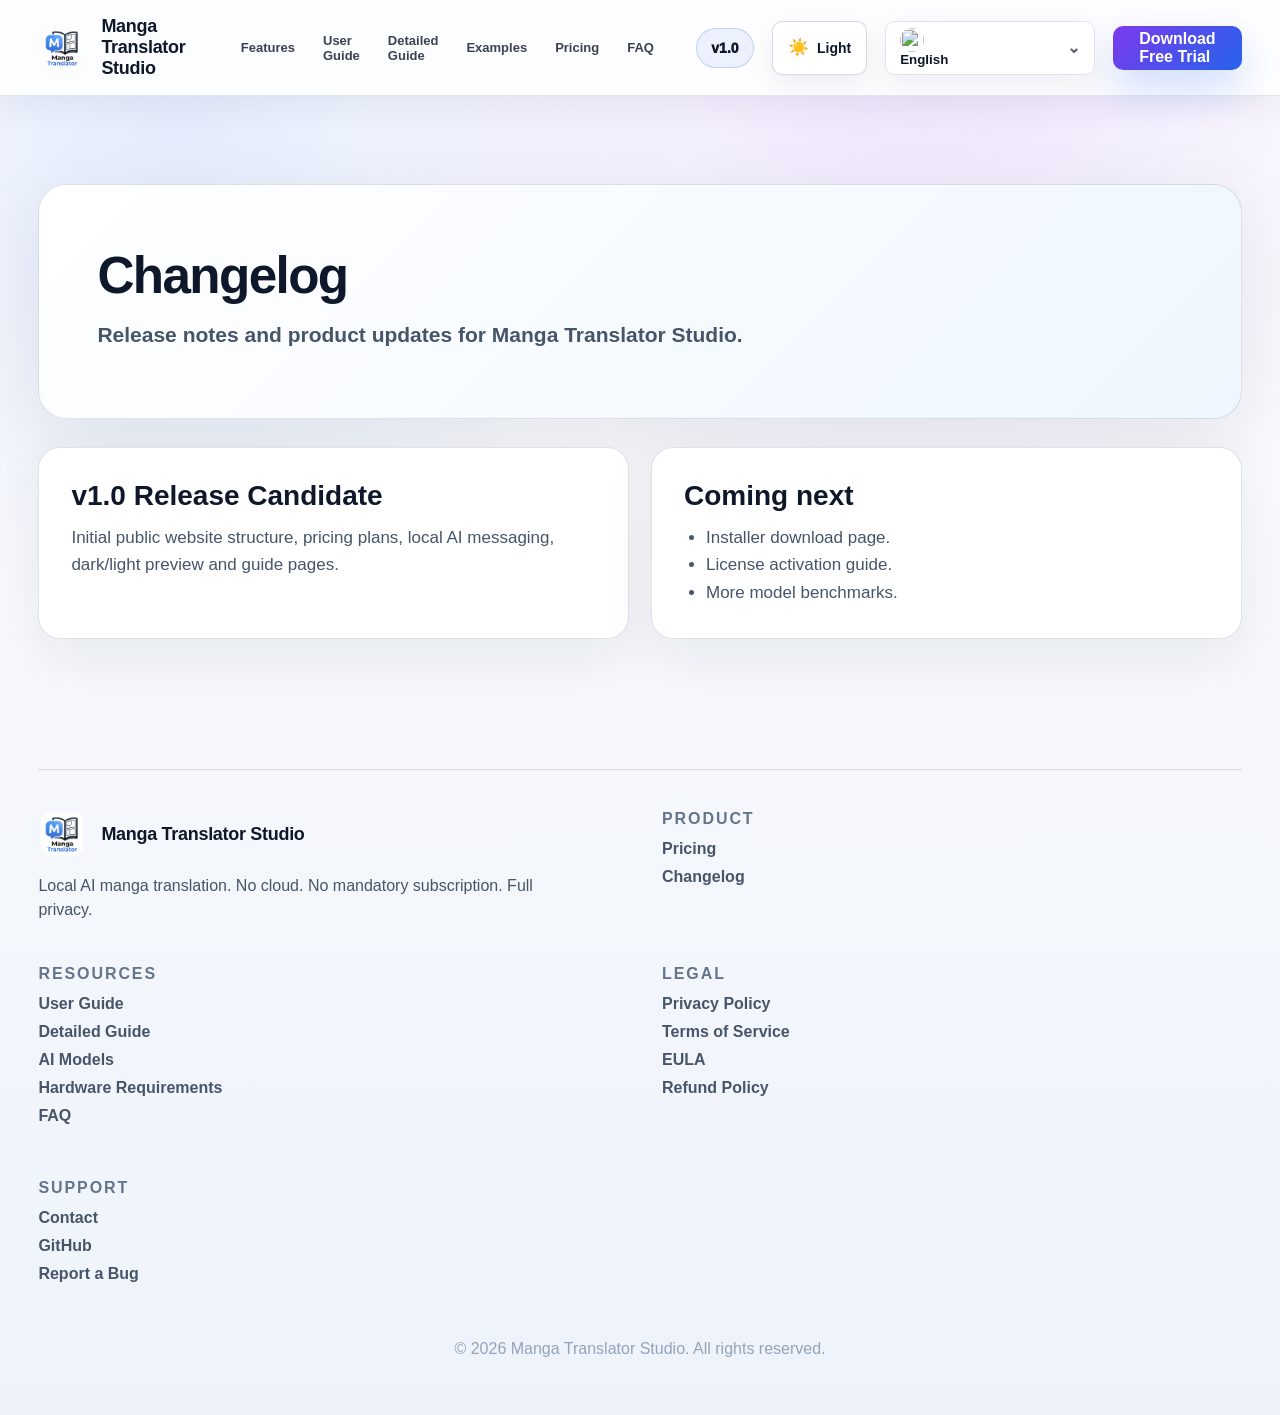
==== changelog.html @ 382dc911 "s s" ====
<!DOCTYPE html>
<html lang="en"><head>
<meta charset="utf-8"/>
<meta content="width=device-width, initial-scale=1.0" name="viewport"/>
<title>Changelog | Manga Translator Studio</title>
<meta content="Translate manga, manhwa and manhua on your PC with local AI. 55 translation languages, 20 interface languages, CPU support and lifetime license available." name="description"/>
<link href="assets/logo/logo.png" rel="icon" type="image/png"/>
<link href="assets/logo/logo.png" rel="apple-touch-icon"/>
<link href="style.css" rel="stylesheet"/>
</head><body><header class="site-header">
<div class="nav-shell">
<a aria-label="Manga Translator Studio" class="brand" href="#top"><img alt="Manga Translator Studio logo" class="brand-logo" src="assets/logo/logo.png"/><span class="brand-text">Manga Translator Studio</span></a>
<nav aria-label="Main navigation" class="main-nav"><a href="#features">Features</a><a href="user-guide.html">User Guide</a><a href="smart-context.html">Detailed Guide</a><a href="#gallery">Examples</a><a href="#pricing">Pricing</a><a href="#faq">FAQ</a></nav>
<div class="nav-actions"><a class="version-badge" href="changelog.html">v1.0</a><button aria-label="Switch theme" class="theme-toggle" id="themeToggle" title="Switch theme" type="button"><span class="theme-icon">☀️</span><span class="theme-text">Light</span></button><select aria-label="Language selector" class="language-select" id="languageSelect"></select><a class="top-download" data-i18n="nav.download" href="#download">Download Free Trial</a></div>
</div>
</header><main class="doc-page section-wide"><section class="doc-hero"><h1>Changelog</h1><p>Release notes and product updates for Manga Translator Studio.</p></section><section class="doc-grid"><article class="doc-card"><h2>v1.0 Release Candidate</h2><p>Initial public website structure, pricing plans, local AI messaging, dark/light preview and guide pages.</p></article><article class="doc-card"><h2>Coming next</h2><ul><li>Installer download page.</li><li>License activation guide.</li><li>More model benchmarks.</li></ul></article></section></main><footer class="site-footer"><div><a class="brand footer-brand" href="#top"><img alt="Manga Translator Studio logo" class="brand-logo" src="assets/logo/app-icon-light.png"/><span class="brand-text">Manga Translator Studio</span></a><p>Local AI manga translation. No cloud. No mandatory subscription. Full privacy.</p></div><div><h4>Product</h4><a href="#pricing">Pricing</a><a href="changelog.html">Changelog</a></div><div><h4>Resources</h4><a href="user-guide.html">User Guide</a><a href="smart-context.html">Detailed Guide</a><a href="#models">AI Models</a><a href="#hardware">Hardware Requirements</a><a href="#faq">FAQ</a></div><div><h4>Legal</h4><a href="privacy.html">Privacy Policy</a><a href="terms.html">Terms of Service</a><a href="eula.html">EULA</a><a href="refund.html">Refund Policy</a></div><div><h4>Support</h4><a href="contact.html">Contact</a><a href="#">GitHub</a><a href="#">Report a Bug</a></div><p class="copyright">© 2026 Manga Translator Studio. All rights reserved.</p></footer><script src="i18n.js"></script><script src="site.js"></script></body></html>
---- style.css ----
*{box-sizing:border-box;margin:0;padding:0}html{scroll-behavior:smooth}body{font-family:Inter,Segoe UI,Arial,sans-serif;background:#030913;color:#f7f7ff;overflow-x:hidden;background-image:radial-gradient(circle at 70% 0%,rgba(72,54,174,.22),transparent 34%),radial-gradient(circle at 20% 20%,rgba(0,119,255,.13),transparent 28%)}a{text-decoration:none;color:inherit}img{display:block;max-width:100%}:root{--page:94vw;--max:3540px;--header:122px;--panel:rgba(10,20,36,.72);--panel2:rgba(13,26,45,.82);--line:rgba(142,166,205,.18);--muted:#aab4c8;--blue:#2388ff;--purple:#7c3cff;--pink:#ff3da6;--shadow:0 28px 100px rgba(0,0,0,.34)}.section-wide{width:var(--page);max-width:var(--max);margin-inline:auto}.site-header{position:sticky;top:0;height:var(--header);z-index:50;background:rgba(3,9,19,.82);backdrop-filter:blur(22px);border-bottom:1px solid var(--line)}.nav-shell{height:100%;display:flex;align-items:center;justify-content:space-between;gap:42px;width:var(--page);max-width:var(--max);margin:auto}.brand{display:flex;align-items:center;gap:15px}.brand-mark{width:48px;height:48px;border-radius:11px;background:linear-gradient(135deg,#ffb42b,#ff6a00);display:grid;place-items:center;color:#0b0c10;font-weight:1000;font-size:24px;box-shadow:0 0 0 1px rgba(255,255,255,.16) inset}.brand-text{font-size:23px;font-weight:900;letter-spacing:-.3px}.main-nav{display:flex;align-items:center;gap:48px;font-size:16px;font-weight:750;color:#e9ecff}.main-nav a{opacity:.92}.main-nav a:hover{color:#8c6dff}.nav-actions{display:flex;align-items:center;gap:18px}.language-select{height:54px;min-width:178px;border:1px solid var(--line);border-radius:10px;background:#07101d;color:#fff;padding:0 18px;font-weight:800}.top-download{height:54px;padding:0 26px;border-radius:10px;display:inline-flex;align-items:center;font-weight:900;background:linear-gradient(135deg,var(--purple),var(--blue));box-shadow:0 12px 34px rgba(71,95,255,.28)}.hero{min-height:700px;display:grid;grid-template-columns:1.05fr .95fr;gap:64px;align-items:center;padding:52px 0 24px}.eyebrow{font-size:17px;font-weight:1000;letter-spacing:.16em;text-transform:uppercase;color:#8b5cff;margin-bottom:22px}.hero h1{font-size:clamp(58px,4.1vw,108px);line-height:.98;letter-spacing:-2.5px;max-width:980px}.hero h1 span{display:block;background:linear-gradient(90deg,#8a3ffc,#2f8cff 70%);-webkit-background-clip:text;background-clip:text;color:transparent}.hero-subtitle{font-size:24px;line-height:1.45;color:#d5d9eb;max-width:940px;margin-top:28px}.hero-pills{display:flex;flex-wrap:wrap;gap:14px;margin-top:28px}.hero-pills span{display:flex;align-items:center;gap:10px;padding:13px 18px;border:1px solid var(--line);border-radius:10px;background:rgba(9,20,38,.64);color:#f4f6ff}.hero-pills i{font-style:normal;color:#4d91ff}.hero-actions{display:flex;gap:24px;margin-top:46px}.hero-actions.center{justify-content:center}.btn{height:74px;display:inline-flex;align-items:center;justify-content:center;gap:14px;border-radius:12px;padding:0 42px;font-size:19px;font-weight:1000;border:1px solid var(--line)}.btn svg{width:24px;height:24px;fill:none;stroke:currentColor;stroke-width:2.4;stroke-linecap:round;stroke-linejoin:round}.btn.primary{background:linear-gradient(135deg,var(--purple),var(--blue));box-shadow:0 20px 48px rgba(61,103,255,.34)}.btn.secondary{background:rgba(5,12,24,.7);border-color:rgba(255,255,255,.18)}.trial-note{margin-top:22px;color:#bac1d4;font-size:17px}.app-frame{border:1px solid rgba(139,154,190,.24);background:linear-gradient(180deg,rgba(18,24,36,.9),rgba(5,10,18,.9));border-radius:24px;padding:14px;box-shadow:var(--shadow);max-width:1320px;justify-self:end}.app-frame img{width:100%;border-radius:15px}.gallery-showcase{position:relative;margin-top:0;border:1px solid var(--line);border-radius:18px;background:linear-gradient(180deg,rgba(8,20,37,.82),rgba(5,13,25,.78));box-shadow:var(--shadow);padding:22px 96px 34px}.gallery-title{display:flex;align-items:center;justify-content:center;gap:18px;text-align:center;margin-bottom:16px}.title-icon{width:32px;height:32px;display:grid;place-items:center;color:#8a4fff;border:1px solid rgba(139,92,246,.5);border-radius:6px;font-weight:1000}.gallery-title h2{font-size:26px;line-height:1.05}.gallery-title p{color:#c3cadb;margin-top:5px;font-size:15px}.gallery-title strong{display:inline-block;margin-top:8px;font-size:14px;color:#8fb8ff;text-transform:uppercase;letter-spacing:.12em}.translation-gallery{display:flex;gap:34px;overflow:hidden;scroll-behavior:smooth;padding:4px 0 18px}.gallery-card{flex:0 0 clamp(680px,40vw,1060px);height:560px;border:1px solid rgba(255,255,255,.14);border-radius:12px;background:#111827;overflow:hidden;position:relative;cursor:pointer;box-shadow:0 12px 34px rgba(0,0,0,.28);padding:0}.gallery-card img{width:100%;height:100%;object-fit:contain;filter:contrast(1.06);background:#050914}.gallery-card:hover,.gallery-card.active{outline:3px solid var(--purple);box-shadow:0 0 28px rgba(124,60,255,.45)}.gallery-card span{position:absolute;left:0;right:0;bottom:0;background:linear-gradient(transparent,rgba(0,0,0,.88));padding:40px 12px 10px;text-align:left;font-size:15px;font-weight:900;color:white}.gallery-empty,.gallery-loading{width:100%;padding:48px 24px;text-align:center;border:1px dashed rgba(139,92,246,.4);border-radius:14px;color:#b7c1d8;background:rgba(255,255,255,.035)}.gallery-arrow{position:absolute;top:58%;transform:translateY(-50%);width:58px;height:58px;border:0;border-radius:50%;background:rgba(23,32,52,.92);color:#fff;font-size:42px;z-index:3;cursor:pointer}.gallery-arrow.left{left:28px}.gallery-arrow.right{right:28px}.gallery-dots{display:flex;justify-content:center;gap:12px;margin-top:8px}.gallery-dots button{width:12px;height:12px;border-radius:50%;border:0;background:rgba(255,255,255,.18)}.gallery-dots button.active{background:#784bff}.feature-cards{display:grid;grid-template-columns:repeat(6,1fr);gap:24px;margin-top:24px}.feature-cards article{border:1px solid var(--line);border-radius:16px;background:var(--panel);padding:32px 28px;min-height:185px}.feature-icon{width:62px;height:62px;margin-bottom:18px}.feature-icon svg{width:100%;height:100%;fill:none;stroke:currentColor;stroke-width:1.6;stroke-linecap:round;stroke-linejoin:round}.purple{color:#8b5cff}.blue{color:#1595ff}.pink{color:#ff3da6}.feature-cards h3{font-size:21px;margin-bottom:11px}.feature-cards p{font-size:16px;color:#c2cadd;line-height:1.5}.accordion-grid{display:grid;grid-template-columns:repeat(4,1fr);gap:18px;margin-top:24px}.info-panel{border:1px solid var(--line);border-radius:16px;background:var(--panel);overflow:hidden}.info-panel summary{list-style:none;cursor:pointer;min-height:86px;padding:22px 28px;display:flex;align-items:center;justify-content:space-between;gap:14px}.info-panel summary::-webkit-details-marker{display:none}.summary-left{display:flex;align-items:center;gap:20px}.summary-left b{display:block;font-size:21px}.summary-left small{display:block;margin-top:6px;color:#aab4c8;font-size:14px}.mini-icon{width:44px;min-width:44px;height:44px;display:grid;place-items:center;color:#18a0ff;font-style:normal;font-weight:1000;font-size:18px}.info-panel em{font-style:normal;font-size:28px}.panel-body{padding:0 28px 28px;color:#cbd3e5}.table-wrap{overflow:auto}table{width:100%;border-collapse:collapse;font-size:15px}th,td{border-bottom:1px solid var(--line);padding:12px;text-align:left}th{color:#fff}.small-note{font-size:14px;color:#9eabc2;margin-top:16px}.hardware-list{display:grid;gap:10px}.hardware-list div{display:flex;justify-content:space-between;border-bottom:1px solid var(--line);padding:10px 0}.steps p,.faq-list p{padding:9px 0;line-height:1.5}.stats-strip{display:grid;grid-template-columns:repeat(5,1fr);gap:0;border:1px solid var(--line);border-radius:16px;background:var(--panel);margin-top:24px;overflow:hidden}.stats-strip div{padding:32px 38px;border-right:1px solid var(--line)}.stats-strip div:last-child{border-right:0}.stats-strip b{font-size:21px;display:block}.stats-strip span{display:block;color:#b9c2d4;margin-top:6px;font-size:16px;line-height:1.35}.cta-panel{text-align:center;border:1px solid var(--line);border-radius:18px;background:linear-gradient(180deg,rgba(8,20,37,.88),rgba(5,12,24,.82));padding:70px 30px;margin-top:48px}.cta-panel h2{font-size:42px}.cta-panel p{font-size:18px;color:#c2cadb;margin-top:15px}.cta-panel small{display:block;margin-top:20px;color:#aeb7cc}.site-footer{width:var(--page);max-width:var(--max);margin:60px auto 0;padding:40px 0 55px;display:grid;grid-template-columns:1.4fr .6fr .6fr;gap:70px;color:#c6ccda;border-top:1px solid var(--line)}.footer-brand{margin-bottom:16px}.site-footer p{max-width:520px;line-height:1.45}.site-footer h4{color:#fff;margin-bottom:12px}.site-footer a:not(.brand){display:block;margin:8px 0;color:#c6ccda}.copyright{grid-column:1/-1;text-align:center;color:#828da5!important;max-width:none!important}.lightbox{position:fixed;inset:0;background:rgba(0,0,0,.94);z-index:100;display:none;align-items:center;justify-content:center;padding:38px}.lightbox.active{display:flex}.lightbox img{max-width:92vw;max-height:90vh;object-fit:contain}.lightbox-close{position:fixed;top:22px;right:28px;background:none;border:0;color:#fff;font-size:50px;cursor:pointer}.lightbox-arrow{position:fixed;top:50%;transform:translateY(-50%);width:64px;height:86px;border:0;border-radius:18px;background:rgba(255,255,255,.1);color:white;font-size:62px;cursor:pointer}.lightbox-arrow.left{left:26px}.lightbox-arrow.right{right:26px}.lightbox-counter{position:fixed;bottom:24px;left:50%;transform:translateX(-50%);background:rgba(255,255,255,.12);padding:10px 16px;border-radius:999px;color:#fff;font-weight:800}@media(min-width:2560px){:root{--header:138px}.brand-text{font-size:30px}.brand-mark{width:60px;height:60px}.main-nav{font-size:20px;gap:64px}.language-select,.top-download{height:64px;font-size:18px}.hero{min-height:980px}.gallery-card{flex-basis:860px;height:560px}.feature-cards h3{font-size:27px}.feature-cards p,.stats-strip span{font-size:20px}.summary-left b{font-size:27px}.summary-left small{font-size:18px}.btn{height:88px;font-size:23px}}@media(max-width:1600px){:root{--header:86px}.brand-mark{width:36px;height:36px;font-size:18px}.brand-text{font-size:18px}.main-nav{font-size:13px;gap:28px}.language-select,.top-download{height:44px}.hero{min-height:650px;gap:46px}.hero h1{font-size:clamp(52px,4.5vw,82px)}.hero-subtitle{font-size:20px}.feature-cards{grid-template-columns:repeat(6,1fr)}.feature-cards article{padding:24px 20px}.feature-cards h3{font-size:18px}.feature-cards p{font-size:14px}.accordion-grid{grid-template-columns:repeat(4,1fr)}}@media(max-width:1200px){.main-nav{display:none}.hero{grid-template-columns:1fr;min-height:auto;padding:52px 0}.app-frame{max-width:1000px}.feature-cards{grid-template-columns:repeat(3,1fr)}.accordion-grid{grid-template-columns:repeat(2,1fr)}.stats-strip{grid-template-columns:repeat(2,1fr)}.stats-strip div{border-bottom:1px solid var(--line)}}@media(max-width:768px){:root{--header:82px;--page:94vw}.site-header{height:auto;min-height:var(--header)}.nav-shell{padding:12px 0}.brand-text{font-size:15px}.nav-actions{margin-left:auto}.top-download{display:none}.hero{padding:34px 0}.hero h1{font-size:50px;letter-spacing:-2px}.hero-subtitle{font-size:18px}.hero-actions{flex-direction:column}.btn{width:100%;height:62px}.gallery-showcase{padding:22px 46px}.translation-gallery{gap:18px}.gallery-card{flex-basis:82vw;height:56vw;max-height:520px}.feature-cards,.accordion-grid,.stats-strip{grid-template-columns:1fr}.feature-cards article{min-height:unset}.site-footer{grid-template-columns:1fr}.gallery-arrow{width:42px;height:42px;font-size:32px}.gallery-arrow.left{left:8px}.gallery-arrow.right{right:8px}}@media(max-width:480px){:root{--header:116px}.nav-shell{flex-wrap:wrap;justify-content:center}.brand{width:100%;justify-content:center}.nav-actions{width:100%;justify-content:center;margin:0}.language-select{width:100%;max-width:230px}.hero h1{font-size:38px}.hero-pills span{width:100%;justify-content:center}.gallery-title h2{font-size:24px}.gallery-showcase{padding:20px 38px}.gallery-card{flex-basis:84vw;height:58vw}.stats-strip div{padding:24px}.info-panel summary{padding:20px}.summary-left b{font-size:18px}.lightbox{padding:14px}.lightbox-arrow{width:42px;height:58px;font-size:40px}.lightbox-arrow.left{left:4px}.lightbox-arrow.right{right:4px}}@media(max-width:320px){.hero h1{font-size:32px}.hero-subtitle{font-size:16px}.brand-text{font-size:13px}.gallery-card{flex-basis:84vw;height:58vw}.section-wide{width:95vw}}

/* V12: hero più compatto + screenshot app più grande + galleria a singola/doppia immagine grande */
.hero{
  min-height:640px;
  grid-template-columns:.82fr 1.18fr;
  gap:54px;
  padding:42px 0 22px;
}
.hero h1{
  font-size:clamp(50px,3.55vw,92px);
  letter-spacing:-2px;
  max-width:860px;
}
.hero-subtitle{
  font-size:21px;
  max-width:820px;
  margin-top:24px;
}
.app-frame{
  max-width:1500px;
  width:100%;
  justify-self:end;
  padding:12px;
}
.gallery-showcase{
  padding:22px 104px 38px;
  margin-top:18px;
}
.gallery-title{
  margin-bottom:14px;
}
.gallery-title h2{
  font-size:25px;
}
.gallery-title p{
  font-size:14px;
}
.translation-gallery{
  gap:46px;
  overflow-x:auto;
  overflow-y:hidden;
  scroll-snap-type:x mandatory;
  scrollbar-width:none;
  padding:8px 0 22px;
}
.translation-gallery::-webkit-scrollbar{display:none;}
.gallery-card{
  flex:0 0 min(1120px,82vw);
  height:clamp(520px,52vw,860px);
  scroll-snap-align:center;
  border-radius:16px;
}
.gallery-card img{
  width:100%;
  height:100%;
  object-fit:contain;
  background:#050914;
}
.gallery-card span{
  font-size:17px;
  padding:52px 18px 16px;
}
.gallery-arrow{
  top:56%;
  width:66px;
  height:66px;
  font-size:48px;
}
.gallery-arrow.left{left:24px;}
.gallery-arrow.right{right:24px;}

@media(min-width:2560px){
  .hero{grid-template-columns:.78fr 1.22fr;min-height:920px;}
  .hero h1{font-size:clamp(70px,3.7vw,128px);}
  .app-frame{max-width:1850px;}
  .gallery-card{flex-basis:min(1420px,76vw);height:880px;}
}
@media(max-width:1600px){
  .hero{grid-template-columns:.86fr 1.14fr;gap:38px;min-height:600px;}
  .hero h1{font-size:clamp(46px,3.9vw,72px);}
  .hero-subtitle{font-size:18px;}
  .gallery-card{flex-basis:min(900px,80vw);height:560px;}
}
@media(max-width:1200px){
  .hero{grid-template-columns:1fr;}
  .app-frame{max-width:1100px;justify-self:center;}
  .gallery-card{flex-basis:86vw;height:62vw;min-height:430px;}
}
@media(max-width:768px){
  .gallery-showcase{padding:20px 48px 30px;}
  .gallery-card{flex-basis:86vw;height:66vw;min-height:320px;}
  .gallery-arrow{width:44px;height:44px;font-size:34px;}
  .gallery-arrow.left{left:6px;}
  .gallery-arrow.right{right:6px;}
}
@media(max-width:480px){
  .hero h1{font-size:36px;}
  .gallery-card{flex-basis:84vw;height:68vw;min-height:260px;}
}

/* Fix gallery messages */
.gallery-notice{flex:0 0 100%;padding:14px 18px;border:1px solid rgba(35,136,255,.35);border-radius:12px;background:rgba(35,136,255,.08);color:#c8d6ef;font-size:15px;line-height:1.45;margin-bottom:8px}

/* Final UX tweaks requested */
.language-select{
  min-width:210px;
  font-size:16px;
}
.gallery-showcase{
  padding-top:34px;
  padding-bottom:52px;
}
.gallery-title h2{
  font-size:clamp(32px,1.9vw,48px);
}
.gallery-title p{
  font-size:clamp(16px,1vw,22px);
}
.gallery-title strong{
  font-size:clamp(15px,.9vw,20px);
}
.gallery-card{
  /* roughly +30% bigger than original */
  flex-basis:min(1450px,86vw);
  height:clamp(680px,58vw,1040px);
}
@media(max-width:1600px){
  .gallery-card{flex-basis:min(1120px,84vw);height:680px;}
}
@media(max-width:1200px){
  .gallery-card{flex-basis:86vw;height:68vw;min-height:520px;}
}
@media(max-width:768px){
  .gallery-card{flex-basis:86vw;height:72vw;min-height:340px;}
}


/* v14 updates */
.hero-shots{display:grid;grid-template-columns:repeat(3,1fr);gap:12px;margin-top:14px}
.hero-shot{border:1px solid rgba(255,255,255,.16);background:#07101d;border-radius:12px;padding:0;overflow:hidden;cursor:pointer;min-height:72px}
.hero-shot img{width:100%;height:92px;object-fit:cover;opacity:.92;transition:transform .2s ease,opacity .2s ease}
.hero-shot:hover img{transform:scale(1.035);opacity:1}
.gallery-showcase{padding-top:34px;padding-bottom:48px}
.translation-gallery{gap:42px}
.gallery-card{flex:0 0 clamp(680px,40vw,1060px)!important;height:560px!important}
.gallery-card span{font-size:17px;padding:46px 16px 14px}
.language-select{font-size:16px}
@media(max-width:900px){.gallery-card{flex-basis:88vw!important;height:440px!important}.hero-shots{grid-template-columns:1fr}.hero-shot img{height:140px}}

/* v16: PNG logo + corrected app preview frame */
.brand-logo{
  width:48px;
  height:48px;
  object-fit:contain;
  flex:0 0 auto;
  border-radius:12px;
}
.brand-mark{display:none!important;}

.app-frame{
  width:100%;
  max-width:1680px;
  aspect-ratio:2048/1311;
  padding:10px;
  display:flex;
  align-items:center;
  justify-content:center;
  overflow:hidden;
}
.app-frame > img#appPreviewImage{
  width:100%;
  height:100%;
  object-fit:contain;
  border-radius:16px;
  background:#1f2024;
}

/* New app screenshot is wide: give the hero more room on desktop */
@media(min-width:1201px){
  .hero{
    grid-template-columns:.72fr 1.28fr;
    gap:44px;
    align-items:center;
  }
  .app-frame{justify-self:end;}
}
@media(min-width:2560px){
  .app-frame{max-width:2100px;}
}
@media(max-width:1200px){
  .app-frame{
    max-width:1100px;
    justify-self:center;
  }
}
@media(max-width:768px){
  .brand-logo{width:40px;height:40px;}
  .app-frame{padding:7px;border-radius:18px;}
  .app-frame > img#appPreviewImage{border-radius:12px;}
}

/* v17 WHITE THEME — clean SaaS landing page */
:root{
  --page:94vw;
  --max:3540px;
  --header:96px;
  --panel:#ffffff;
  --panel2:#f8fafc;
  --line:rgba(15,23,42,.12);
  --muted:#64748b;
  --blue:#2563eb;
  --purple:#7c3aed;
  --pink:#e11d48;
  --shadow:0 28px 90px rgba(15,23,42,.12);
}
html,body{background:#f6f8fc!important;color:#0f172a!important;}
body{
  background-image:
    radial-gradient(circle at 72% 0%,rgba(124,58,237,.14),transparent 34%),
    radial-gradient(circle at 14% 8%,rgba(37,99,235,.12),transparent 30%),
    linear-gradient(180deg,#ffffff 0%,#f6f8fc 48%,#eef3fb 100%)!important;
}
.site-header{
  background:rgba(255,255,255,.86)!important;
  border-bottom:1px solid rgba(15,23,42,.10)!important;
  box-shadow:0 10px 32px rgba(15,23,42,.055)!important;
}
.brand-text,.main-nav,body,a{color:#0f172a!important;}
.main-nav a{opacity:.82!important;}
.main-nav a:hover{color:#2563eb!important;opacity:1!important;}
.language-select{
  background:#ffffff!important;
  color:#0f172a!important;
  border:1px solid rgba(15,23,42,.18)!important;
  box-shadow:0 10px 26px rgba(15,23,42,.06)!important;
}
.top-download,.btn.primary{
  color:#fff!important;
  background:linear-gradient(135deg,#7c3aed,#2563eb)!important;
  box-shadow:0 18px 40px rgba(37,99,235,.22)!important;
}
.btn.secondary{
  background:#ffffff!important;
  color:#0f172a!important;
  border-color:rgba(15,23,42,.18)!important;
  box-shadow:0 12px 28px rgba(15,23,42,.08)!important;
}
.eyebrow{color:#7c3aed!important;}
.hero h1{color:#0f172a!important;}
.hero h1 span{
  background:linear-gradient(90deg,#7c3aed,#2563eb 70%)!important;
  -webkit-background-clip:text!important;
  background-clip:text!important;
  color:transparent!important;
}
.hero-subtitle,.trial-note,.gallery-title p,.feature-cards p,.summary-left small,.panel-body,.small-note,.stats-strip span,.cta-panel p,.cta-panel small,.site-footer,.site-footer a:not(.brand){color:#475569!important;}
.hero-pills span{
  background:#ffffff!important;
  border:1px solid rgba(15,23,42,.12)!important;
  color:#0f172a!important;
  box-shadow:0 12px 30px rgba(15,23,42,.07)!important;
}
.hero-pills i{color:#2563eb!important;}
.app-frame{
  background:linear-gradient(180deg,#ffffff,#eef3fb)!important;
  border:1px solid rgba(15,23,42,.12)!important;
  box-shadow:0 30px 90px rgba(15,23,42,.16)!important;
}
.app-frame > img#appPreviewImage{background:#202124!important;}
.gallery-showcase,.feature-cards article,.info-panel,.stats-strip,.cta-panel{
  background:#ffffff!important;
  border:1px solid rgba(15,23,42,.10)!important;
  box-shadow:0 18px 54px rgba(15,23,42,.08)!important;
}
.gallery-title h2,.feature-cards h3,.summary-left b,.stats-strip b,.cta-panel h2,.site-footer h4,th{color:#0f172a!important;}
.title-icon{
  background:#f5f3ff!important;
  color:#7c3aed!important;
  border-color:rgba(124,58,237,.24)!important;
}
.gallery-title strong{color:#2563eb!important;}
.translation-gallery{scrollbar-color:#cbd5e1 transparent!important;}
.gallery-card{
  background:#f8fafc!important;
  border:1px solid rgba(15,23,42,.12)!important;
  box-shadow:0 16px 44px rgba(15,23,42,.13)!important;
}
.gallery-card img{background:#f8fafc!important;}
.gallery-card:hover,.gallery-card.active{
  outline:3px solid #7c3aed!important;
  box-shadow:0 18px 52px rgba(124,58,237,.22)!important;
}
.gallery-card span{
  color:#fff!important;
  background:linear-gradient(transparent,rgba(15,23,42,.82))!important;
}
.gallery-empty,.gallery-loading,.gallery-notice{
  background:#f8fafc!important;
  color:#475569!important;
  border-color:rgba(37,99,235,.22)!important;
}
.gallery-arrow{
  background:#ffffff!important;
  color:#0f172a!important;
  border:1px solid rgba(15,23,42,.10)!important;
  box-shadow:0 14px 36px rgba(15,23,42,.14)!important;
}
.gallery-dots button{background:#cbd5e1!important;}
.gallery-dots button.active{background:#7c3aed!important;}
.info-panel summary{background:#ffffff!important;}
.info-panel em{color:#334155!important;}
td,th{border-bottom:1px solid rgba(15,23,42,.10)!important;}
.hardware-list div,.stats-strip div{border-color:rgba(15,23,42,.10)!important;}
.site-footer{border-top:1px solid rgba(15,23,42,.12)!important;}
.copyright{color:#94a3b8!important;}
.lightbox{background:rgba(15,23,42,.92)!important;}
.lightbox-counter{background:rgba(255,255,255,.92)!important;color:#0f172a!important;}
.lightbox-arrow{background:rgba(255,255,255,.92)!important;color:#0f172a!important;}
.lightbox-close{color:#fff!important;}
.hero-shot{background:#ffffff!important;border:1px solid rgba(15,23,42,.12)!important;box-shadow:0 10px 30px rgba(15,23,42,.08)!important;}
@media(max-width:768px){.site-header{background:rgba(255,255,255,.94)!important;}}

/* Pricing section v18 */
.pricing-section{margin-top:48px;border:1px solid var(--line);border-radius:22px;background:linear-gradient(180deg,rgba(255,255,255,.88),rgba(248,250,252,.82));box-shadow:0 24px 80px rgba(15,23,42,.08);padding:58px 42px;color:#0f172a;}
.pricing-head{text-align:center;max-width:980px;margin:0 auto 34px;}
.pricing-head .eyebrow{margin-bottom:12px;color:#7c3cff!important;}
.pricing-head h2{font-size:clamp(34px,3vw,58px);line-height:1.05;letter-spacing:-1.2px;color:#0f172a;}
.pricing-head p{font-size:18px;line-height:1.55;color:#475569;margin-top:16px;}
.pricing-cards{display:grid;grid-template-columns:repeat(2,minmax(0,1fr));gap:26px;max-width:1250px;margin:0 auto 34px;}
.price-card{position:relative;border:1px solid rgba(15,23,42,.12);border-radius:22px;background:#fff;padding:34px;box-shadow:0 18px 50px rgba(15,23,42,.08);display:flex;flex-direction:column;min-height:520px;}
.lifetime-card{border:2px solid rgba(124,60,255,.45);box-shadow:0 26px 80px rgba(124,60,255,.16);}
.best-badge{position:absolute;top:18px;right:18px;background:linear-gradient(135deg,var(--purple),var(--blue));color:#fff;border-radius:999px;padding:8px 14px;font-weight:900;font-size:13px;}
.price-card h3{font-size:30px;color:#0f172a;margin-bottom:8px;}
.price-card-top p{color:#64748b;line-height:1.45;font-size:16px;min-height:44px;}
.price-value{font-size:54px;line-height:1;font-weight:1000;color:#0f172a;margin:28px 0;letter-spacing:-1.5px;}
.price-card ul{list-style:none;display:grid;gap:13px;margin-bottom:30px;color:#1e293b;font-weight:700;line-height:1.35;}
.price-card li{border-bottom:1px solid rgba(15,23,42,.08);padding-bottom:12px;}
.price-btn{width:100%;margin-top:auto;height:62px;font-size:17px;}
.comparison-wrap{max-width:1250px;margin:0 auto;overflow:auto;border:1px solid rgba(15,23,42,.12);border-radius:18px;background:#fff;box-shadow:0 12px 40px rgba(15,23,42,.06);}
.comparison-table{min-width:720px;}
.comparison-table th{color:#0f172a!important;background:#f1f5f9;font-size:16px;}
.comparison-table td,.comparison-table th{padding:18px 22px;border-bottom:1px solid rgba(15,23,42,.1);}
.comparison-table td:not(:first-child),.comparison-table th:not(:first-child){text-align:center;font-weight:900;}
.comparison-table tr:last-child td{border-bottom:0;}
.pricing-note{text-align:center;max-width:980px;margin:24px auto 0;color:#475569;font-size:17px;line-height:1.55;font-weight:700;}
@media(max-width:900px){.pricing-section{padding:38px 18px}.pricing-cards{grid-template-columns:1fr}.price-card{min-height:auto;padding:26px}.price-value{font-size:44px}.best-badge{position:static;width:max-content;margin-bottom:16px}.pricing-head p{font-size:16px}}

/* v19: site light/dark toggle + screenshot carousel + 5-plan pricing */
.theme-toggle{
  height:54px;
  display:inline-flex;
  align-items:center;
  gap:8px;
  border:1px solid rgba(15,23,42,.16);
  border-radius:10px;
  padding:0 15px;
  background:#fff;
  color:#0f172a;
  font-weight:900;
  cursor:pointer;
  box-shadow:0 10px 26px rgba(15,23,42,.06);
}
.theme-icon{font-size:17px;line-height:1}.theme-text{font-size:14px}
.preview-mode-badge{
  position:absolute;
  top:20px;
  left:22px;
  z-index:2;
  background:rgba(15,23,42,.78);
  color:#fff;
  border:1px solid rgba(255,255,255,.22);
  border-radius:999px;
  padding:8px 13px;
  font-size:13px;
  font-weight:900;
  backdrop-filter:blur(12px);
}
.app-frame{position:relative;}
.app-frame > img#appPreviewImage{transition:opacity .28s ease, transform .28s ease;}
.app-frame.is-changing > img#appPreviewImage{opacity:.25;transform:scale(.985)}
.pricing-cards-five{grid-template-columns:repeat(5,minmax(0,1fr));max-width:1920px;gap:18px;}
.pricing-cards-five .price-card{padding:28px;min-height:560px;}
.pricing-cards-five .price-card h3{font-size:27px;}
.pricing-cards-five .price-card-top p{font-size:15px;min-height:44px;}
.pricing-cards-five .price-value{font-size:42px;}
.price-value span{font-size:17px;font-weight:900;color:#64748b;margin-left:4px;letter-spacing:0;}
.plan-badge{position:absolute;top:18px;right:18px;border-radius:999px;padding:8px 13px;font-size:12px;font-weight:1000;}
.plan-badge.subtle{background:#eef2ff;color:#3730a3;}
.popular-card{border:2px solid rgba(37,99,235,.38);box-shadow:0 24px 70px rgba(37,99,235,.14);}
.comparison-table{min-width:980px;}

body.theme-dark, body.theme-dark a{color:#f7f7ff!important;}
body.theme-dark{
  background:#030913!important;
  background-image:radial-gradient(circle at 70% 0%,rgba(72,54,174,.22),transparent 34%),radial-gradient(circle at 20% 20%,rgba(0,119,255,.13),transparent 28%)!important;
}
body.theme-dark .site-header{background:rgba(3,9,19,.82)!important;border-bottom:1px solid rgba(142,166,205,.18)!important;box-shadow:none!important;}
body.theme-dark .brand-text,body.theme-dark .main-nav,body.theme-dark .gallery-title h2,body.theme-dark .feature-cards h3,body.theme-dark .summary-left b,body.theme-dark .stats-strip b,body.theme-dark .cta-panel h2,body.theme-dark .site-footer h4,body.theme-dark th{color:#f7f7ff!important;}
body.theme-dark .main-nav a{color:#e9ecff!important;opacity:.9!important;}
body.theme-dark .main-nav a:hover{color:#8c6dff!important;}
body.theme-dark .language-select,body.theme-dark .theme-toggle{background:#07101d!important;color:#fff!important;border-color:rgba(142,166,205,.18)!important;box-shadow:none!important;}
body.theme-dark .btn.secondary{background:rgba(5,12,24,.7)!important;color:#fff!important;border-color:rgba(255,255,255,.18)!important;box-shadow:none!important;}
body.theme-dark .hero h1{color:#fff!important;}
body.theme-dark .hero-subtitle,body.theme-dark .trial-note,body.theme-dark .gallery-title p,body.theme-dark .feature-cards p,body.theme-dark .summary-left small,body.theme-dark .panel-body,body.theme-dark .small-note,body.theme-dark .stats-strip span,body.theme-dark .cta-panel p,body.theme-dark .cta-panel small,body.theme-dark .site-footer,body.theme-dark .site-footer a:not(.brand){color:#c2cadd!important;}
body.theme-dark .hero-pills span{background:rgba(9,20,38,.64)!important;border-color:rgba(142,166,205,.18)!important;color:#f4f6ff!important;box-shadow:none!important;}
body.theme-dark .app-frame{background:linear-gradient(180deg,rgba(18,24,36,.9),rgba(5,10,18,.9))!important;border-color:rgba(139,154,190,.24)!important;box-shadow:0 28px 100px rgba(0,0,0,.34)!important;}
body.theme-dark .gallery-showcase,body.theme-dark .feature-cards article,body.theme-dark .info-panel,body.theme-dark .stats-strip,body.theme-dark .cta-panel,body.theme-dark .pricing-section{background:linear-gradient(180deg,rgba(8,20,37,.88),rgba(5,12,24,.82))!important;border-color:rgba(142,166,205,.18)!important;box-shadow:0 28px 100px rgba(0,0,0,.28)!important;color:#f7f7ff!important;}
body.theme-dark .price-card,body.theme-dark .comparison-wrap{background:rgba(13,26,45,.92)!important;border-color:rgba(142,166,205,.18)!important;box-shadow:0 18px 56px rgba(0,0,0,.22)!important;color:#f7f7ff!important;}
body.theme-dark .price-card h3,body.theme-dark .price-value,body.theme-dark .pricing-head h2{color:#fff!important;}
body.theme-dark .price-card-top p,body.theme-dark .pricing-head p,body.theme-dark .pricing-note,body.theme-dark .price-value span{color:#aab4c8!important;}
body.theme-dark .price-card ul{color:#e8edff!important;}
body.theme-dark .price-card li,body.theme-dark .comparison-table td,body.theme-dark .comparison-table th{border-color:rgba(142,166,205,.18)!important;}
body.theme-dark .comparison-table th{background:rgba(255,255,255,.06)!important;color:#fff!important;}
body.theme-dark .plan-badge.subtle{background:rgba(37,99,235,.18);color:#bcd2ff;}
body.theme-dark .gallery-card{background:#111827!important;border-color:rgba(255,255,255,.14)!important;box-shadow:0 12px 34px rgba(0,0,0,.28)!important;}
body.theme-dark .gallery-card img{background:#050914!important;}
body.theme-dark .gallery-arrow{background:rgba(23,32,52,.92)!important;color:#fff!important;border:0!important;box-shadow:none!important;}
body.theme-dark .gallery-empty,body.theme-dark .gallery-loading,body.theme-dark .gallery-notice{background:rgba(255,255,255,.035)!important;color:#b7c1d8!important;border-color:rgba(139,92,246,.4)!important;}
body.theme-dark .info-panel summary{background:transparent!important;}
body.theme-dark .hardware-list div,body.theme-dark .stats-strip div,body.theme-dark .site-footer{border-color:rgba(142,166,205,.18)!important;}
body.theme-dark .hero-shot{background:#07101d!important;border-color:rgba(255,255,255,.16)!important;box-shadow:none!important;}

@media(max-width:1500px){.pricing-cards-five{grid-template-columns:repeat(3,minmax(0,1fr));}.pricing-cards-five .price-card{min-height:520px;}}
@media(max-width:900px){.pricing-cards-five{grid-template-columns:1fr}.pricing-cards-five .price-card{min-height:auto}.theme-text{display:none}.theme-toggle{width:54px;justify-content:center;padding:0}.preview-mode-badge{top:14px;left:14px;font-size:12px}}

/* v20: Smart Context guide page + asset references */
.smart-guide-promo{
  margin-top:36px;
  border:1px solid rgba(15,23,42,.12);
  border-radius:22px;
  background:linear-gradient(135deg,rgba(255,255,255,.92),rgba(239,246,255,.9));
  box-shadow:0 22px 70px rgba(15,23,42,.08);
  padding:38px 42px;
  display:flex;
  align-items:center;
  justify-content:space-between;
  gap:32px;
}
.smart-guide-copy{max-width:980px}.smart-guide-copy .eyebrow{margin-bottom:8px}.smart-guide-copy h2{font-size:clamp(30px,2vw,46px);line-height:1.05;color:#0f172a}.smart-guide-copy p{margin-top:12px;color:#475569;font-size:17px;line-height:1.55}
.guide-page{padding-top:46px}.guide-hero{border:1px solid rgba(15,23,42,.12);border-radius:26px;background:linear-gradient(135deg,rgba(255,255,255,.95),rgba(239,246,255,.86));box-shadow:0 24px 80px rgba(15,23,42,.08);padding:68px 58px;margin-top:34px}.guide-hero h1{font-size:clamp(44px,4vw,86px);line-height:.98;letter-spacing:-1.8px;color:#0f172a}.guide-hero p{max-width:1120px;margin-top:20px;font-size:21px;line-height:1.55;color:#475569}.guide-grid{display:grid;grid-template-columns:repeat(2,minmax(0,1fr));gap:24px;margin-top:30px}.guide-grid article,.guide-section{border:1px solid rgba(15,23,42,.12);border-radius:22px;background:#fff;box-shadow:0 18px 55px rgba(15,23,42,.07);padding:34px}.guide-grid h2,.guide-section h2{font-size:30px;color:#0f172a;margin-bottom:14px}.guide-grid p,.guide-grid li,.guide-section p{color:#475569;font-size:17px;line-height:1.65}.guide-grid ul{padding-left:20px}.guide-example{border:1px solid rgba(15,23,42,.12);border-radius:14px;background:#f8fafc;padding:18px;color:#334155;margin:12px 0;font-size:16px;line-height:1.5}.guide-example.good{background:#eef2ff;border-color:rgba(124,58,237,.24)}.guide-section{margin-top:30px}.guide-steps{display:grid;grid-template-columns:repeat(4,minmax(0,1fr));gap:18px}.guide-steps div,.profile-grid div{border:1px solid rgba(15,23,42,.10);border-radius:16px;background:#f8fafc;padding:22px}.guide-steps b{display:grid;place-items:center;width:38px;height:38px;border-radius:50%;background:linear-gradient(135deg,var(--purple),var(--blue));color:#fff;margin-bottom:14px}.guide-steps span{color:#475569;line-height:1.5;font-weight:700}.profile-grid{display:grid;grid-template-columns:repeat(4,minmax(0,1fr));gap:18px}.profile-grid h3{font-size:21px;margin-bottom:8px;color:#0f172a}.profile-grid p{color:#475569;line-height:1.55}
body.theme-dark .smart-guide-promo,body.theme-dark .guide-hero,body.theme-dark .guide-grid article,body.theme-dark .guide-section{background:linear-gradient(180deg,rgba(8,20,37,.88),rgba(5,12,24,.82))!important;border-color:rgba(142,166,205,.18)!important;box-shadow:0 28px 100px rgba(0,0,0,.28)!important;color:#f7f7ff!important}body.theme-dark .smart-guide-copy h2,body.theme-dark .guide-hero h1,body.theme-dark .guide-grid h2,body.theme-dark .guide-section h2,body.theme-dark .profile-grid h3{color:#fff!important}body.theme-dark .smart-guide-copy p,body.theme-dark .guide-hero p,body.theme-dark .guide-grid p,body.theme-dark .guide-grid li,body.theme-dark .guide-section p{color:#c2cadd!important}body.theme-dark .guide-example,body.theme-dark .guide-steps div,body.theme-dark .profile-grid div{background:rgba(255,255,255,.045)!important;border-color:rgba(142,166,205,.18)!important;color:#dbe7ff!important}body.theme-dark .guide-example.good{background:rgba(124,58,237,.14)!important;border-color:rgba(124,58,237,.35)!important}body.theme-dark .guide-steps span{color:#c2cadd!important}
@media(max-width:1100px){.smart-guide-promo{display:block}.smart-guide-promo .btn{margin-top:22px}.guide-grid,.guide-steps,.profile-grid{grid-template-columns:1fr}.guide-hero{padding:46px 28px}.guide-hero p{font-size:18px}}

/* v21 fixes: exact app preview, video overlay, faster theme visual switch */
.app-frame{
  position:relative!important;
  padding:0!important;
  border:0!important;
  background:transparent!important;
  box-shadow:none!important;
  max-width:1420px!important;
  overflow:visible!important;
}
.app-frame::before,.app-frame::after{display:none!important;content:none!important;}
.app-preview-button{
  display:block;
  position:relative;
  width:100%;
  padding:0;
  margin:0;
  border:0;
  background:transparent;
  cursor:pointer;
  border-radius:22px;
  overflow:hidden;
  box-shadow:0 26px 80px rgba(15,23,42,.18);
}
body.theme-dark .app-preview-button{box-shadow:0 30px 95px rgba(0,0,0,.42);}
.app-frame img,.app-preview-button img{
  display:block;
  width:100%;
  height:auto;
  border-radius:22px!important;
}
.preview-mode-badge{
  top:18px!important;
  left:18px!important;
  z-index:3!important;
  pointer-events:none;
}
.play-overlay{
  position:absolute;
  inset:0;
  display:flex;
  align-items:center;
  justify-content:center;
  gap:14px;
  font-size:18px;
  font-weight:900;
  color:#fff;
  background:rgba(2,6,23,.06);
  opacity:0;
  transition:opacity .16s ease, background .16s ease;
  z-index:2;
}
.play-overlay span{
  width:70px;
  height:70px;
  border-radius:999px;
  display:grid;
  place-items:center;
  background:linear-gradient(135deg,var(--purple),var(--blue));
  box-shadow:0 18px 46px rgba(37,99,235,.38);
  padding-left:4px;
}
.play-overlay b{
  background:rgba(15,23,42,.72);
  border:1px solid rgba(255,255,255,.18);
  padding:13px 18px;
  border-radius:999px;
}
.app-preview-button:hover .play-overlay{opacity:1;background:rgba(2,6,23,.18);}
.app-frame.is-changing{opacity:1!important;filter:none!important;}
.hero-shot{border-radius:14px!important;overflow:hidden;}
.video-modal{
  position:fixed;
  inset:0;
  display:none;
  align-items:center;
  justify-content:center;
  padding:32px;
  background:rgba(2,6,23,.82);
  backdrop-filter:blur(18px);
  z-index:200;
}
.video-modal.active{display:flex;}
.video-modal-inner{
  position:relative;
  width:min(92vw,1400px);
  background:#020617;
  border:1px solid rgba(255,255,255,.16);
  border-radius:22px;
  box-shadow:0 30px 120px rgba(0,0,0,.55);
  padding:18px;
}
.demo-video{
  width:100%;
  max-height:78vh;
  display:block;
  border-radius:14px;
  background:#000;
}
.video-close{
  position:absolute;
  top:-18px;
  right:-18px;
  width:48px;
  height:48px;
  border-radius:999px;
  border:1px solid rgba(255,255,255,.2);
  background:#111827;
  color:#fff;
  font-size:32px;
  cursor:pointer;
  z-index:2;
}
.video-help{
  color:#cbd5e1;
  font-size:14px;
  margin:12px 4px 0;
  text-align:center;
}
.video-help b{color:#fff;}
@media(max-width:900px){
  .play-overlay{opacity:1;background:rgba(2,6,23,.06);}
  .play-overlay b{display:none;}
  .play-overlay span{width:56px;height:56px;}
  .video-modal{padding:14px;}
  .video-close{top:8px;right:8px;}
}


/* v22 fixes */
/* Header logo uses PNG assets and switches with theme via JS. */
.brand-logo{object-fit:contain;transition:opacity .12s ease,transform .12s ease;}
.language-select{display:none!important;}
.custom-language{position:relative;min-width:210px;z-index:70;}
.custom-language-button{height:54px;width:100%;display:flex;align-items:center;justify-content:space-between;gap:12px;border:1px solid var(--line);border-radius:10px;background:#07101d;color:#fff;padding:0 14px;font-weight:850;cursor:pointer;}
.custom-language-list{position:absolute;top:calc(100% + 8px);right:0;min-width:260px;max-height:min(72vh,620px);overflow:auto;padding:8px;border:1px solid var(--line);border-radius:14px;background:#07101d;box-shadow:0 24px 70px rgba(0,0,0,.38);display:none;}
.custom-language.open .custom-language-list{display:block;}
.custom-language-option{width:100%;display:flex;align-items:center;gap:12px;border:0;border-radius:9px;background:transparent;color:#fff;padding:11px 12px;text-align:left;font-weight:850;cursor:pointer;}
.custom-language-option:hover,.custom-language-option.active{background:rgba(35,136,255,.24);}
.flag-img{width:24px;height:24px;border-radius:50%;object-fit:cover;box-shadow:0 0 0 1px rgba(255,255,255,.22);flex:0 0 auto;}
.custom-language-caret{opacity:.7;font-size:16px;}
body:not(.theme-dark) .custom-language-button{background:#fff!important;color:#0f172a!important;border-color:#dbe4f0!important;box-shadow:0 10px 30px rgba(15,23,42,.06)!important;}
body:not(.theme-dark) .custom-language-list{background:#fff!important;border-color:#dbe4f0!important;box-shadow:0 28px 70px rgba(15,23,42,.16)!important;}
body:not(.theme-dark) .custom-language-option{color:#0f172a!important;}
body:not(.theme-dark) .custom-language-option:hover,body:not(.theme-dark) .custom-language-option.active{background:#e9f2ff!important;}
.hero .eyebrow{display:none!important;}
.hero-pills .highlight-pill{background:linear-gradient(135deg,rgba(124,60,255,.18),rgba(35,136,255,.18));}
@media(max-width:600px){
  .feature-cards{grid-template-columns:repeat(2,minmax(0,1fr))!important;gap:14px!important;}
  .feature-cards article{padding:20px 16px!important;min-height:210px!important;border-radius:20px!important;display:flex;flex-direction:column;justify-content:flex-start;}
  .feature-icon{width:42px!important;height:42px!important;margin-bottom:16px!important;}
  .feature-cards h3{font-size:17px!important;line-height:1.15!important;margin-bottom:9px!important;}
  .feature-cards p{font-size:14px!important;line-height:1.35!important;}
}
@media(max-width:360px){
  .feature-cards{gap:10px!important;}
  .feature-cards article{padding:16px 12px!important;min-height:190px!important;}
  .feature-cards h3{font-size:15px!important;}
  .feature-cards p{font-size:12.5px!important;}
}

/* ===============================
   V23 Release Candidate refinements
   =============================== */
.version-badge{
  height:40px;min-width:58px;padding:0 14px;border-radius:999px;display:inline-flex;align-items:center;justify-content:center;
  border:1px solid rgba(37,99,235,.22);background:rgba(37,99,235,.08);color:#2563eb;font-weight:1000;font-size:14px;
}
body.theme-dark .version-badge{background:rgba(124,60,255,.15);border-color:rgba(124,60,255,.32);color:#d8ccff}
.hero h1{max-width:1120px!important;}
.hero-subtitle{max-width:900px!important;font-weight:650;}
.hero-pills{display:grid!important;grid-template-columns:repeat(2,minmax(260px,1fr));gap:16px!important;max-width:900px;margin-top:34px!important;}
.hero-pills span{padding:18px 20px!important;font-size:clamp(18px,1.05vw,23px)!important;font-weight:950!important;border-radius:16px!important;box-shadow:0 14px 38px rgba(15,23,42,.08);}
.hero-pills span:last-child{grid-column:1/-1;max-width:470px;}
.hero-pills i{width:30px;height:30px;border-radius:50%;display:grid;place-items:center;background:rgba(34,197,94,.14);color:#16a34a!important;font-size:20px;font-weight:1000;flex:0 0 30px;}
body.theme-dark .hero-pills i{background:rgba(34,197,94,.18);color:#65ff98!important;}
.hero-pills .highlight-pill{border-color:rgba(37,99,235,.26)!important;background:linear-gradient(135deg,rgba(37,99,235,.10),rgba(124,58,237,.10))!important;}
.hero-actions{margin-top:38px!important;}
.trial-note{font-weight:850;}
.app-preview-button img{transition:opacity .16s ease,transform .16s ease!important;}
.app-frame.is-changing > img#appPreviewImage,.app-frame.is-changing .app-preview-button img{opacity:.55!important;transform:scale(.992)!important;}
.gallery-showcase{margin-top:42px!important;}
.gallery-title h2{font-size:clamp(30px,2vw,48px)!important;}
.pricing-section{margin-top:36px!important;margin-bottom:34px!important;}
.pricing-head .eyebrow{margin-bottom:12px;}
.pricing-head h2{font-size:clamp(34px,2.6vw,62px);letter-spacing:-.8px;margin-bottom:12px;}
.price-card.lifetime-card{transform:translateY(-8px);}
.feature-cards{margin-top:36px!important;}
.smart-guide-promo{margin-top:34px!important;}
.site-footer{grid-template-columns:1.55fr repeat(4,.75fr)!important;gap:44px!important;align-items:start;}
.site-footer .brand-logo{width:48px;height:48px;object-fit:contain;}
.site-footer h4{font-size:16px;text-transform:uppercase;letter-spacing:.12em;color:#64748b!important;}
body.theme-dark .site-footer h4{color:#b7c4dc!important;}
.site-footer a:not(.brand){font-weight:800;margin:10px 0!important;}
.copyright{grid-column:1/-1!important;}

/* User/Legal page shared styles */
.doc-page{padding:54px 0 70px;}
.doc-hero{border:1px solid rgba(15,23,42,.12);border-radius:28px;background:linear-gradient(135deg,#fff,#eef6ff);box-shadow:0 24px 80px rgba(15,23,42,.08);padding:66px 58px;margin-top:34px;}
.doc-hero h1{font-size:clamp(42px,4vw,82px);line-height:.98;letter-spacing:-1.6px;color:#0f172a;}
.doc-hero p{max-width:1050px;margin-top:18px;font-size:21px;line-height:1.55;color:#475569;font-weight:650;}
.doc-grid{display:grid;grid-template-columns:repeat(2,minmax(0,1fr));gap:22px;margin-top:28px;}
.doc-card,.doc-section{border:1px solid rgba(15,23,42,.12);border-radius:22px;background:#fff;box-shadow:0 18px 55px rgba(15,23,42,.07);padding:32px;}
.doc-card h2,.doc-section h2{font-size:28px;color:#0f172a;margin-bottom:12px;}
.doc-card p,.doc-card li,.doc-section p,.doc-section li{color:#475569;font-size:17px;line-height:1.62;}
.doc-card ul,.doc-section ul{padding-left:22px;}
.doc-section{margin-top:24px;}
.doc-kbd{display:inline-block;padding:4px 8px;border:1px solid rgba(15,23,42,.14);border-radius:8px;background:#f8fafc;font-weight:900;color:#334155;}
body.theme-dark .doc-hero,body.theme-dark .doc-card,body.theme-dark .doc-section{background:linear-gradient(180deg,rgba(8,20,37,.88),rgba(5,12,24,.82))!important;border-color:rgba(142,166,205,.18)!important;box-shadow:0 28px 100px rgba(0,0,0,.28)!important;}
body.theme-dark .doc-hero h1,body.theme-dark .doc-card h2,body.theme-dark .doc-section h2{color:#fff!important;}
body.theme-dark .doc-hero p,body.theme-dark .doc-card p,body.theme-dark .doc-card li,body.theme-dark .doc-section p,body.theme-dark .doc-section li{color:#c2cadd!important;}
body.theme-dark .doc-kbd{background:rgba(255,255,255,.06);border-color:rgba(142,166,205,.2);color:#e5edff;}

@media(max-width:1320px){
  .site-footer{grid-template-columns:repeat(2,minmax(0,1fr))!important;}
  .hero-pills{grid-template-columns:1fr;}
  .hero-pills span:last-child{grid-column:auto;max-width:none;}
}
@media(max-width:900px){
  .version-badge{display:none;}
  .hero-pills span{font-size:17px!important;padding:15px 16px!important;}
  .pricing-section{order:initial;}
  .doc-grid{grid-template-columns:1fr;}
  .doc-hero{padding:42px 26px;}
  .doc-hero p{font-size:18px;}
}
@media(max-width:600px){
  .hero-pills{gap:10px!important;}
  .hero-pills span{font-size:15px!important;border-radius:14px!important;}
  .hero-pills i{width:26px;height:26px;font-size:17px;flex-basis:26px;}
  .site-footer{grid-template-columns:1fr!important;gap:28px!important;}
}
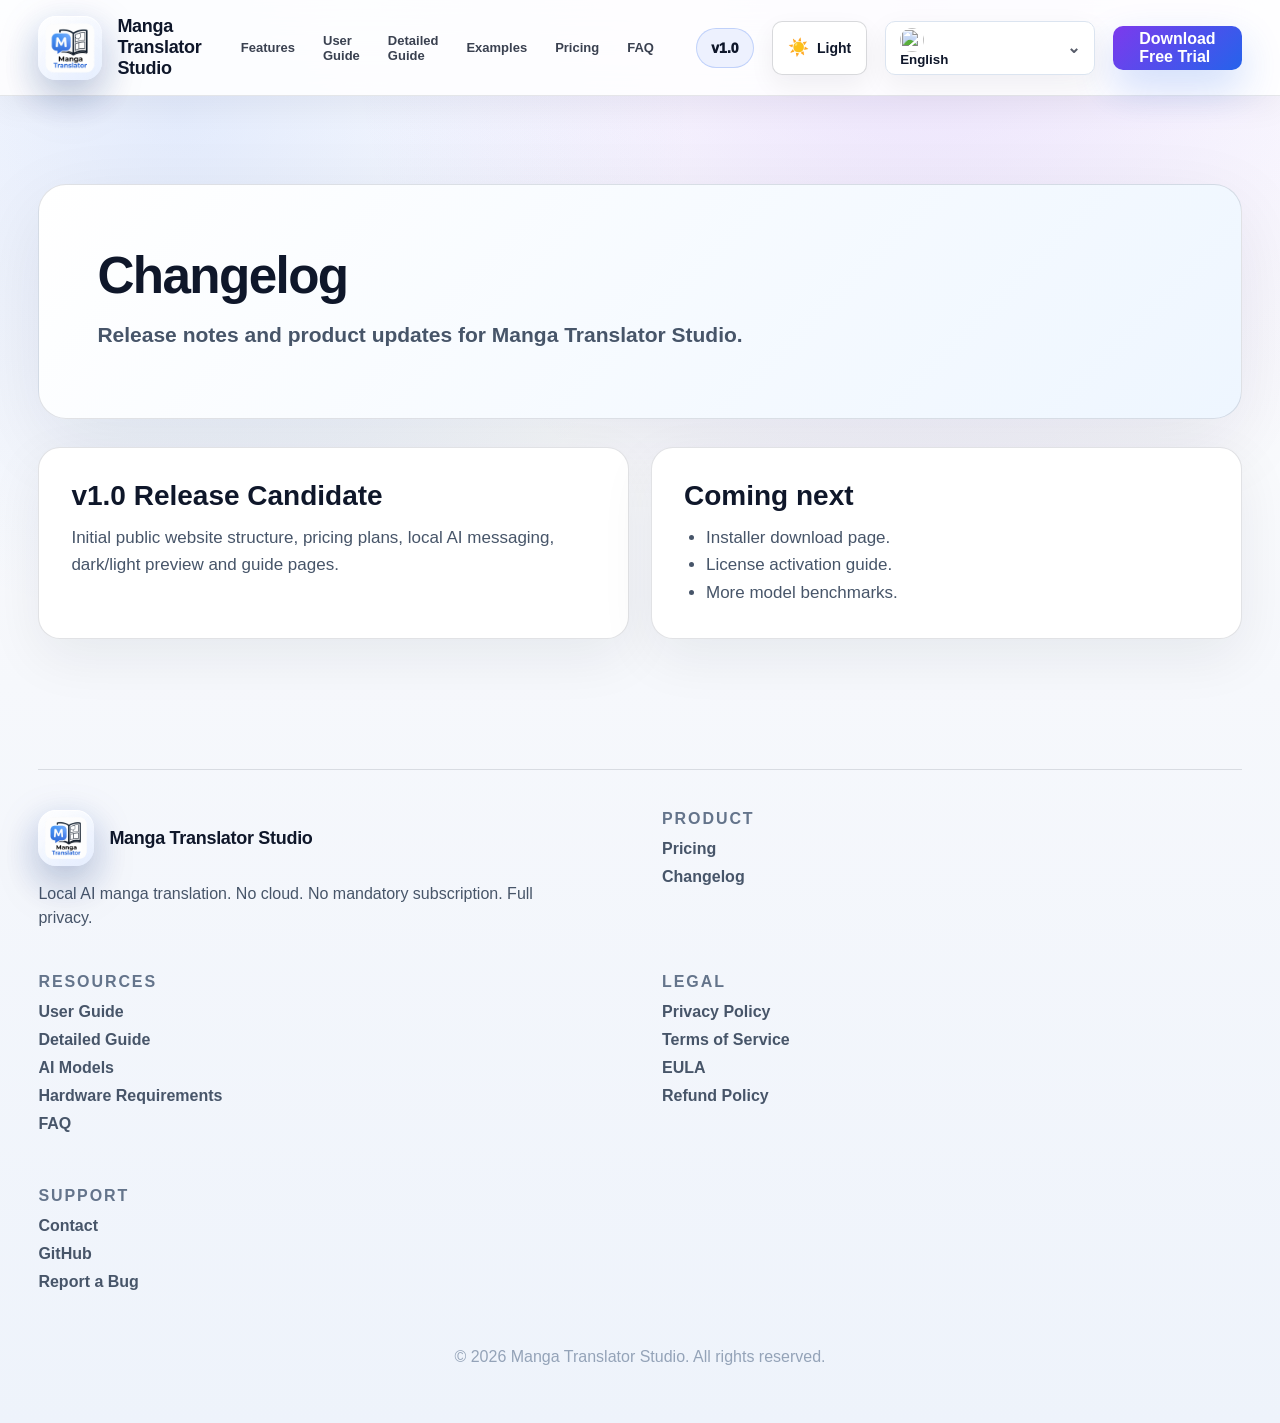
==== commit 0306d739: "w w" ====
--- a/changelog.html
+++ b/changelog.html
@@ -9,8 +9,8 @@
 <link href="style.css" rel="stylesheet"/>
 </head><body><header class="site-header">
 <div class="nav-shell">
-<a aria-label="Manga Translator Studio" class="brand" href="#top"><img alt="Manga Translator Studio logo" class="brand-logo" src="assets/logo/logo.png"/><span class="brand-text">Manga Translator Studio</span></a>
+<a aria-label="Manga Translator Studio" class="brand" href="https://mangatranslatoria.github.io/MangaTranslator/index.html"><img alt="Manga Translator Studio logo" class="brand-logo" src="assets/logo/logo.png"/><span class="brand-text">Manga Translator Studio</span></a>
 <nav aria-label="Main navigation" class="main-nav"><a href="#features">Features</a><a href="user-guide.html">User Guide</a><a href="smart-context.html">Detailed Guide</a><a href="#gallery">Examples</a><a href="#pricing">Pricing</a><a href="#faq">FAQ</a></nav>
 <div class="nav-actions"><a class="version-badge" href="changelog.html">v1.0</a><button aria-label="Switch theme" class="theme-toggle" id="themeToggle" title="Switch theme" type="button"><span class="theme-icon">☀️</span><span class="theme-text">Light</span></button><select aria-label="Language selector" class="language-select" id="languageSelect"></select><a class="top-download" data-i18n="nav.download" href="#download">Download Free Trial</a></div>
 </div>
-</header><main class="doc-page section-wide"><section class="doc-hero"><h1>Changelog</h1><p>Release notes and product updates for Manga Translator Studio.</p></section><section class="doc-grid"><article class="doc-card"><h2>v1.0 Release Candidate</h2><p>Initial public website structure, pricing plans, local AI messaging, dark/light preview and guide pages.</p></article><article class="doc-card"><h2>Coming next</h2><ul><li>Installer download page.</li><li>License activation guide.</li><li>More model benchmarks.</li></ul></article></section></main><footer class="site-footer"><div><a class="brand footer-brand" href="#top"><img alt="Manga Translator Studio logo" class="brand-logo" src="assets/logo/app-icon-light.png"/><span class="brand-text">Manga Translator Studio</span></a><p>Local AI manga translation. No cloud. No mandatory subscription. Full privacy.</p></div><div><h4>Product</h4><a href="#pricing">Pricing</a><a href="changelog.html">Changelog</a></div><div><h4>Resources</h4><a href="user-guide.html">User Guide</a><a href="smart-context.html">Detailed Guide</a><a href="#models">AI Models</a><a href="#hardware">Hardware Requirements</a><a href="#faq">FAQ</a></div><div><h4>Legal</h4><a href="privacy.html">Privacy Policy</a><a href="terms.html">Terms of Service</a><a href="eula.html">EULA</a><a href="refund.html">Refund Policy</a></div><div><h4>Support</h4><a href="contact.html">Contact</a><a href="#">GitHub</a><a href="#">Report a Bug</a></div><p class="copyright">© 2026 Manga Translator Studio. All rights reserved.</p></footer><script src="i18n.js"></script><script src="site.js"></script></body></html>+</header><main class="doc-page section-wide"><section class="doc-hero"><h1>Changelog</h1><p>Release notes and product updates for Manga Translator Studio.</p></section><section class="doc-grid"><article class="doc-card"><h2>v1.0 Release Candidate</h2><p>Initial public website structure, pricing plans, local AI messaging, dark/light preview and guide pages.</p></article><article class="doc-card"><h2>Coming next</h2><ul><li>Installer download page.</li><li>License activation guide.</li><li>More model benchmarks.</li></ul></article></section></main><footer class="site-footer"><div><a class="brand footer-brand" href="https://mangatranslatoria.github.io/MangaTranslator/index.html"><img alt="Manga Translator Studio logo" class="brand-logo" src="assets/logo/app-icon-light.png"/><span class="brand-text">Manga Translator Studio</span></a><p>Local AI manga translation. No cloud. No mandatory subscription. Full privacy.</p></div><div><h4>Product</h4><a href="#pricing">Pricing</a><a href="changelog.html">Changelog</a></div><div><h4>Resources</h4><a href="user-guide.html">User Guide</a><a href="smart-context.html">Detailed Guide</a><a href="#models">AI Models</a><a href="#hardware">Hardware Requirements</a><a href="#faq">FAQ</a></div><div><h4>Legal</h4><a href="privacy.html">Privacy Policy</a><a href="terms.html">Terms of Service</a><a href="eula.html">EULA</a><a href="refund.html">Refund Policy</a></div><div><h4>Support</h4><a href="contact.html">Contact</a><a href="#">GitHub</a><a href="#">Report a Bug</a></div><p class="copyright">© 2026 Manga Translator Studio. All rights reserved.</p></footer><script src="i18n.js"></script><script src="site.js"></script></body></html>
--- a/style.css
+++ b/style.css
@@ -674,3 +674,55 @@
   .hero-pills i{width:26px;height:26px;font-size:17px;flex-basis:26px;}
   .site-footer{grid-template-columns:1fr!important;gap:28px!important;}
 }
+
+
+/* ===============================
+   V24 language + logo refinements
+   =============================== */
+.brand-logo{
+  width:64px!important;
+  height:64px!important;
+  object-fit:contain!important;
+  border-radius:18px!important;
+  padding:5px!important;
+  background:linear-gradient(145deg,rgba(255,255,255,.98),rgba(229,238,255,.82))!important;
+  box-shadow:0 18px 42px rgba(15,23,42,.18), inset 0 1px 0 rgba(255,255,255,.85)!important;
+  filter:drop-shadow(0 10px 18px rgba(37,99,235,.18))!important;
+}
+body.theme-dark .brand-logo{
+  background:linear-gradient(145deg,rgba(255,255,255,.96),rgba(214,229,255,.78))!important;
+  box-shadow:0 18px 46px rgba(0,0,0,.42), 0 0 0 1px rgba(255,255,255,.12), inset 0 1px 0 rgba(255,255,255,.92)!important;
+  filter:drop-shadow(0 12px 24px rgba(124,60,255,.26))!important;
+}
+.footer-brand .brand-logo{width:56px!important;height:56px!important;}
+.hero-language-note{
+  max-width:880px;
+  margin-top:16px;
+  color:#64748b;
+  font-size:15px;
+  line-height:1.45;
+  font-weight:750;
+}
+body.theme-dark .hero-language-note{color:#b9c2d4;}
+.hero-pills .lifetime-pill{
+  border:1px solid rgba(124,58,237,.45)!important;
+  background:linear-gradient(135deg,rgba(124,58,237,.22),rgba(37,99,235,.14))!important;
+  box-shadow:0 22px 58px rgba(124,58,237,.20)!important;
+}
+.hero-pills .lifetime-pill b{
+  color:#7c3cff!important;
+  font-size:1.08em!important;
+  letter-spacing:-.2px;
+}
+body.theme-dark .hero-pills .lifetime-pill b{color:#d7c6ff!important;}
+.pricing-note::after{
+  content:' *200+ language coverage depends on the compatible AI model loaded in LM Studio.';
+  display:block;
+  margin-top:8px;
+  opacity:.86;
+}
+@media(max-width:600px){
+  .brand-logo{width:52px!important;height:52px!important;border-radius:15px!important;padding:4px!important;}
+  .hero-language-note{font-size:13px;margin-top:12px;}
+  .hero-pills .lifetime-pill b{font-size:1em!important;}
+}
